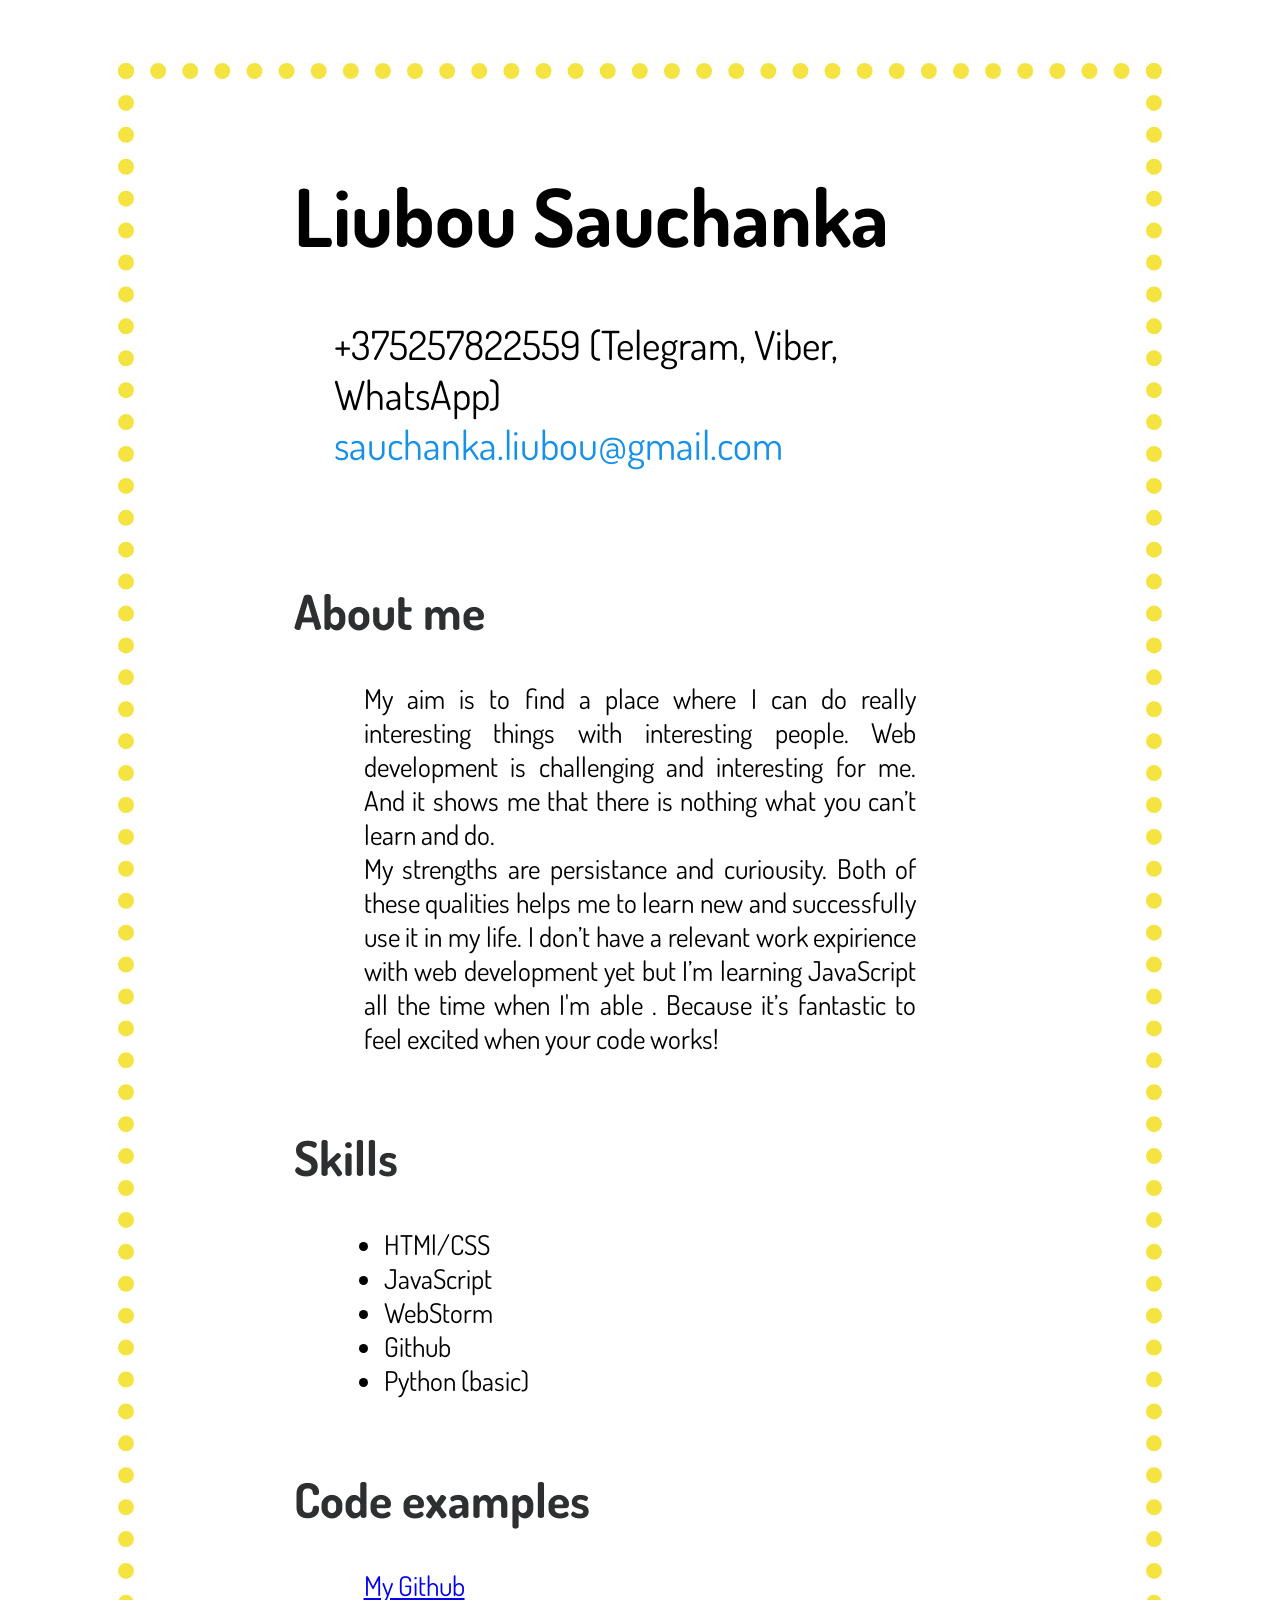
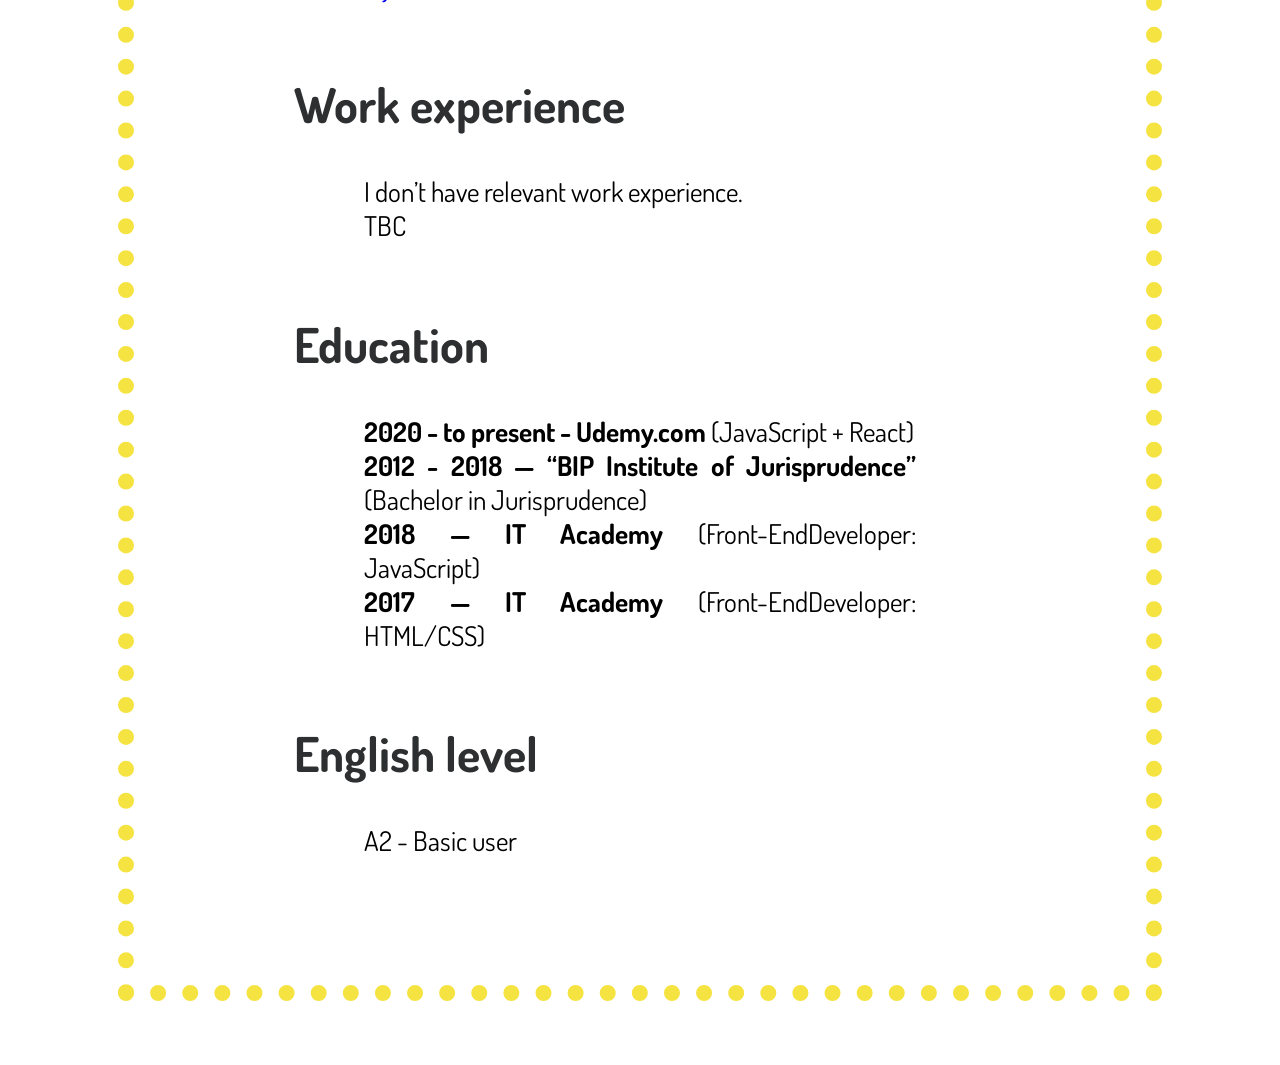
==== cv.html @ 38cd4a90 "init: start cv html task" ====
<!doctype html>
<html lang="en">
  <head>
    <meta charset="utf-8">
    <meta http-equiv="x-ua-compatible" content="ie=edge">
    <title>CV</title>
    <link rel="stylesheet" href="css/styles.css">
  </head>
  <body>
    <div class="wrapper">
      <header>
        <h1>Liubou Sauchanka</h1>
        <ul class="contacts">
          <li>+375257822559 (Telegram, Viber, WhatsApp)</li>
          <li><a href="mailto:sauchanka.liubou@gmail.com">sauchanka.liubou@gmail.com</a></li>
        </ul>
      </header>

      <section>
        <h2>About me</h2>
        <p>
          My aim is to find a place where I can do really interesting things with interesting people.
          Web development is challenging and interesting for me. And it shows me that there is nothing
          what you can’t learn and do.
        </p>
        <p>
          My strengths are persistance and curiousity. Both of these qualities helps me to learn new and
          successfully use it in my life. I don’t have a relevant work expirience with web development
          yet but I’m learning JavaScript all the time when I'm able . Because it’s fantastic to feel excited
          when your code works!
        </p>
      </section>

      <section>
        <h2>Skills</h2>
        <ul>
          <li>HTMl/CSS</li>
          <li>JavaScript</li>
          <li>WebStorm</li>
          <li>Github</li>
          <li>Python (basic)</li>
        </ul>
      </section>

      <section>
        <h2>Code examples</h2>
        <a href="https://github.com/milothea">My Github</a>
      </section>

      <section>
        <h2>Work experience</h2>
        <p>I don’t have relevant work experience.<br>TBC</p>
      </section>

      <section>
        <h2>Education</h2>
        <p><span>2020 - to present - Udemy.com</span> (JavaScript + React)</p>
        <p><span>2012 - 2018 — “BIP Institute of Jurisprudence”</span> (Bachelor in Jurisprudence)</p>
        <p><span>2018 — IT Academy</span> (Front-EndDeveloper: JavaScript)</p>
        <p><span>2017 — IT Academy</span> (Front-EndDeveloper: HTML/CSS)</p>
      </section>

      <section>
        <h2>English level</h2>
        <p>A2 - Basic user</p>
      </section>
    </div>
  </body>
</html>
---- css/styles.css ----
@import url('https://fonts.googleapis.com/css2?family=Dosis&display=swap');

body {
    font-family: 'Dosis', sans-serif;
    font-size: 24px;
}

h1 { font-size: 5rem; }

h2 {
    font-size: 3rem;
    color: #2d2f30;
}

.wrapper {
    height: 90%;
    width: 80%;
    margin: 5% auto;
    border: 1rem dotted #f5e342;
}

header  { padding: 2rem 10rem; }

header ul li {
    list-style: none;
    font-size: 2.5rem;
}

header ul a {
    color: #1791e8;
    text-decoration: none;
}

section {
    padding: 1rem 10rem;
    font-size: 1.7rem;
}

p,
section:nth-of-type(2) ul,
section:nth-of-type(3) a {
    display: block;
    width: 80%;
    margin: 0 auto;
    text-align: justify;
}

span { font-weight: bold; }

section:last-of-type p {
    padding-bottom: 7rem;
}
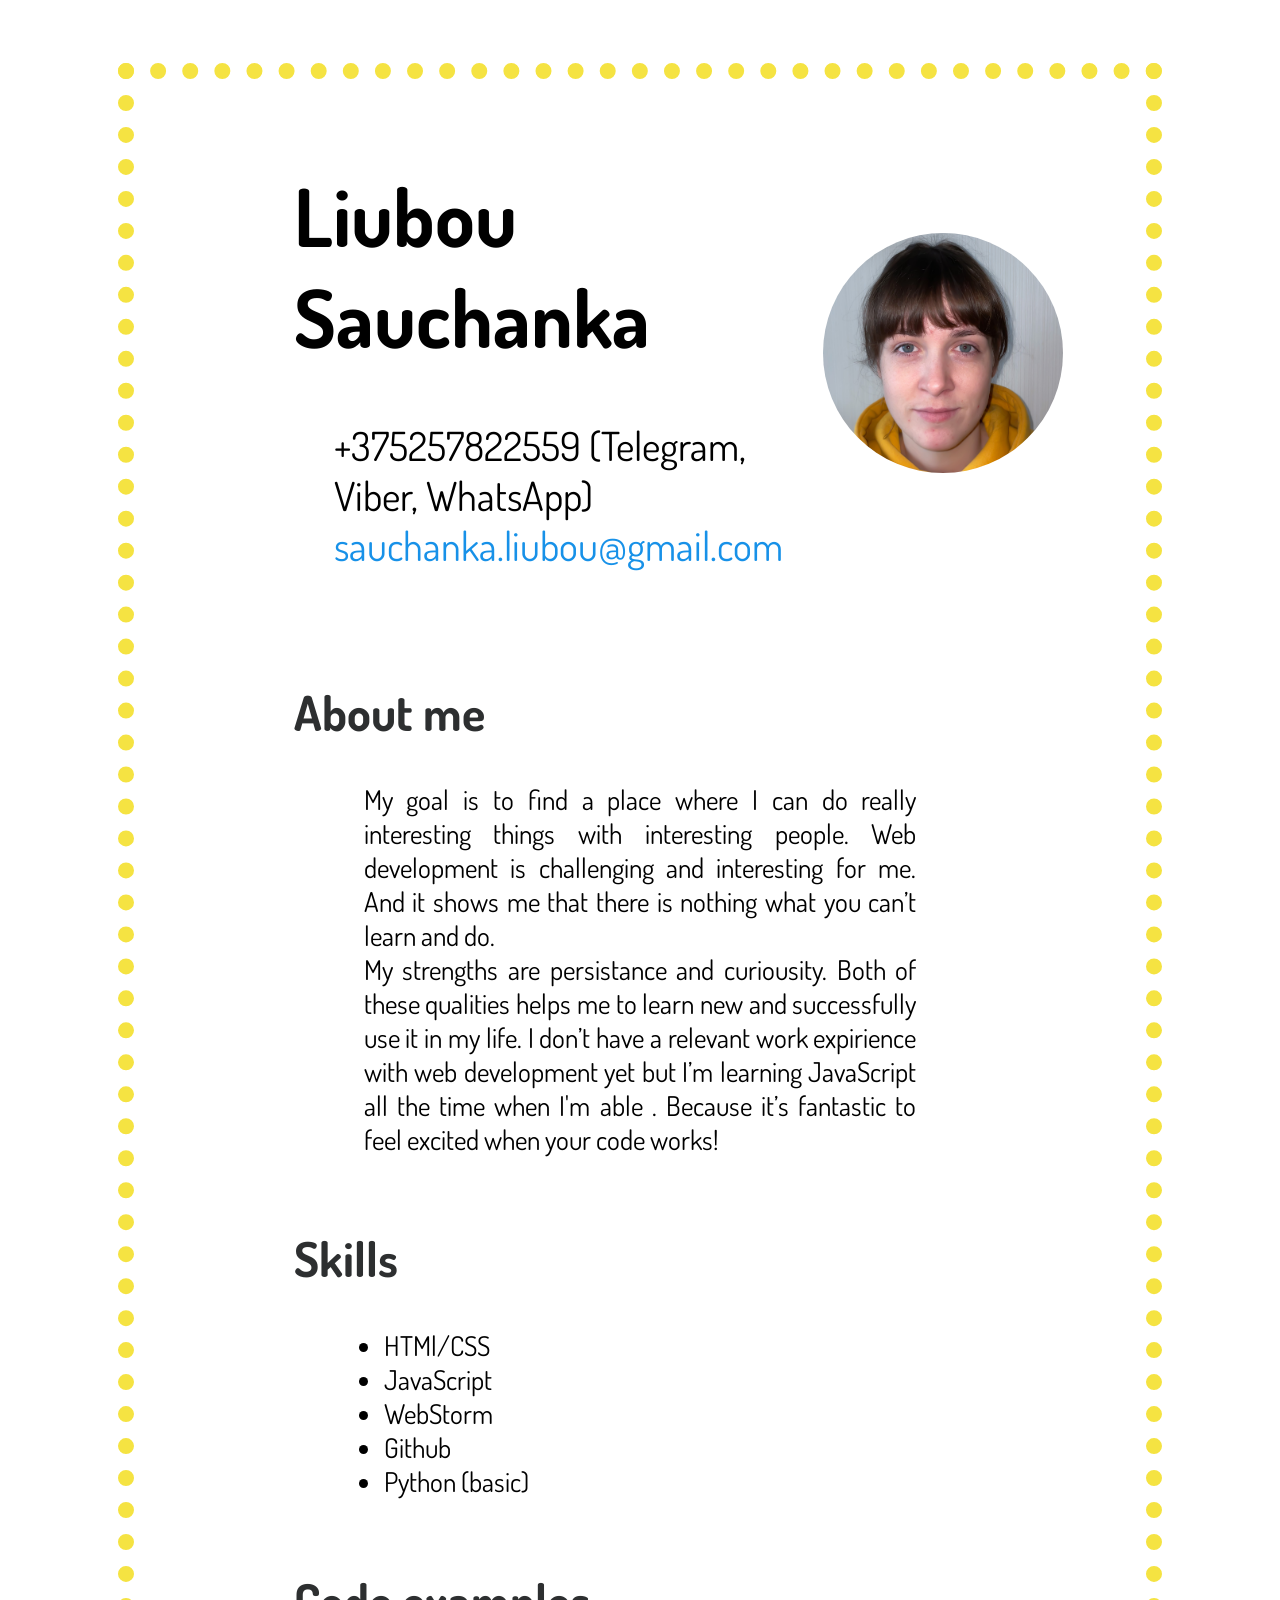
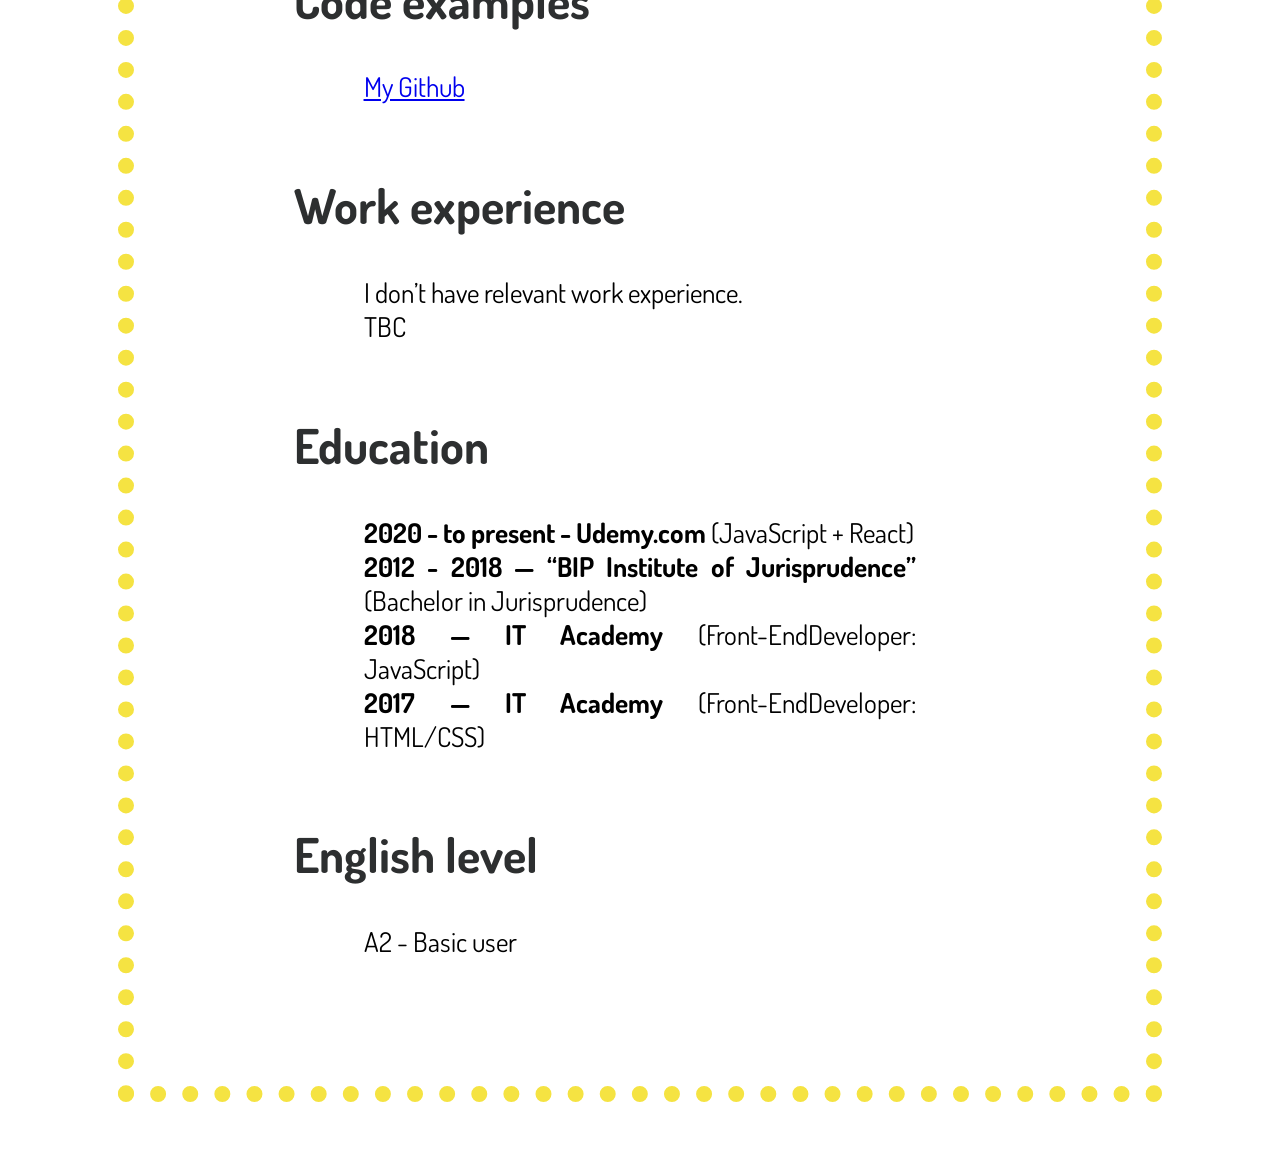
==== commit a3e6ca7d: "refactor: add photo" ====
--- a/cv.html
+++ b/cv.html
@@ -9,17 +9,21 @@
   <body>
     <div class="wrapper">
       <header>
-        <h1>Liubou Sauchanka</h1>
-        <ul class="contacts">
-          <li>+375257822559 (Telegram, Viber, WhatsApp)</li>
-          <li><a href="mailto:sauchanka.liubou@gmail.com">sauchanka.liubou@gmail.com</a></li>
-        </ul>
+        <div>
+          <h1>Liubou Sauchanka</h1>
+          <ul class="contacts">
+            <li>+375257822559 (Telegram, Viber, WhatsApp)</li>
+            <li><a href="mailto:sauchanka.liubou@gmail.com">sauchanka.liubou@gmail.com</a></li>
+          </ul>
+        </div>
+        <img src="img/photo.JPG" alt="personal photo">
       </header>
 
       <section>
+        <a name="about-me"></a>
         <h2>About me</h2>
         <p>
-          My aim is to find a place where I can do really interesting things with interesting people.
+          My goal is to find a place where I can do really interesting things with interesting people.
           Web development is challenging and interesting for me. And it shows me that there is nothing
           what you can’t learn and do.
         </p>
@@ -32,6 +36,7 @@
       </section>
 
       <section>
+        <a name="skills"></a>
         <h2>Skills</h2>
         <ul>
           <li>HTMl/CSS</li>
@@ -43,16 +48,19 @@
       </section>
 
       <section>
+        <a name="code"></a>
         <h2>Code examples</h2>
         <a href="https://github.com/milothea">My Github</a>
       </section>
 
       <section>
+        <a name="experience"></a>
         <h2>Work experience</h2>
         <p>I don’t have relevant work experience.<br>TBC</p>
       </section>
 
       <section>
+        <a name="education"></a>
         <h2>Education</h2>
         <p><span>2020 - to present - Udemy.com</span> (JavaScript + React)</p>
         <p><span>2012 - 2018 — “BIP Institute of Jurisprudence”</span> (Bachelor in Jurisprudence)</p>
@@ -60,7 +68,7 @@
         <p><span>2017 — IT Academy</span> (Front-EndDeveloper: HTML/CSS)</p>
       </section>
 
-      <section>
+      <section id="english">
         <h2>English level</h2>
         <p>A2 - Basic user</p>
       </section>
--- a/css/styles.css
+++ b/css/styles.css
@@ -19,7 +19,12 @@
     border: 1rem dotted #f5e342;
 }
 
-header  { padding: 2rem 10rem; }
+header  {
+    display: flex;
+    flex-wrap: nowrap;
+    align-items: center;
+    padding: 2rem 10rem;
+}
 
 header ul li {
     list-style: none;
@@ -29,6 +34,13 @@
 header ul a {
     color: #1791e8;
     text-decoration: none;
+}
+
+img {
+    width: 15rem;
+    height: 15rem;
+    margin-left: 2.5rem;
+    border-radius: 50%;
 }
 
 section {
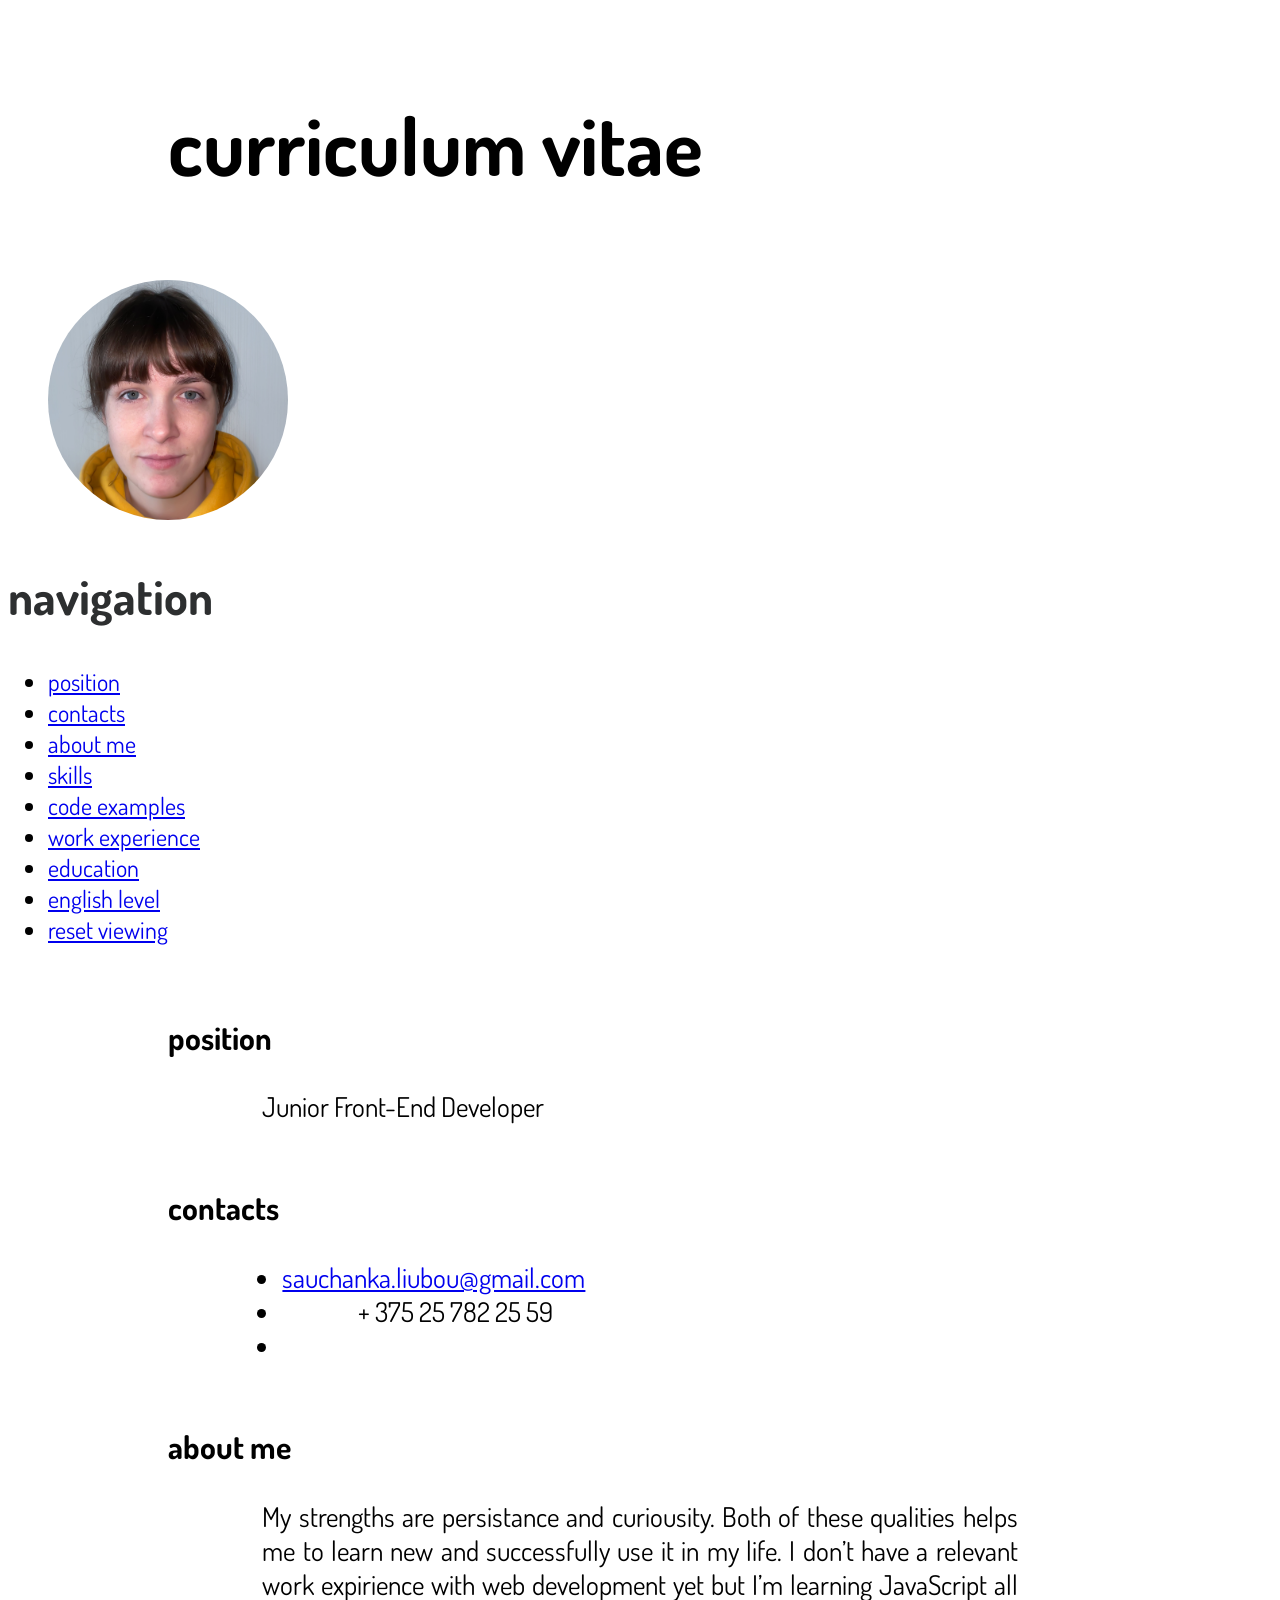
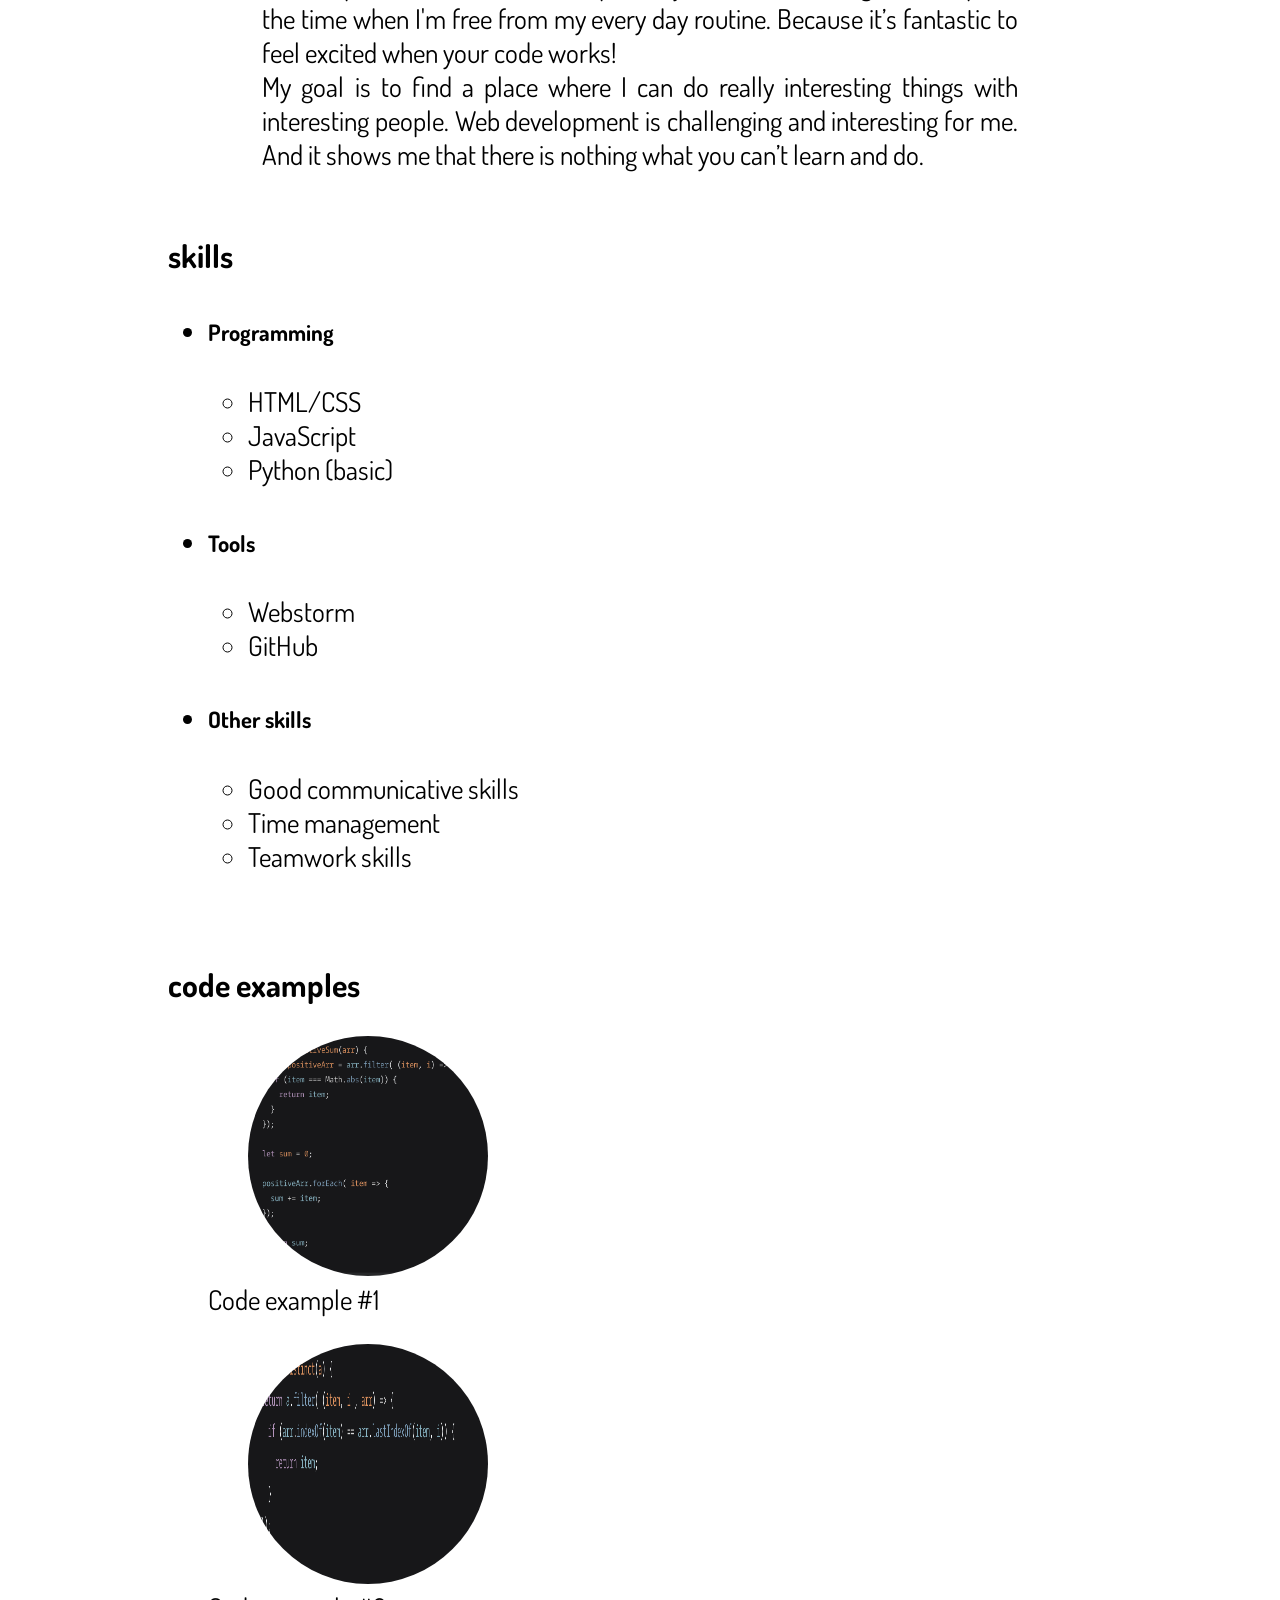
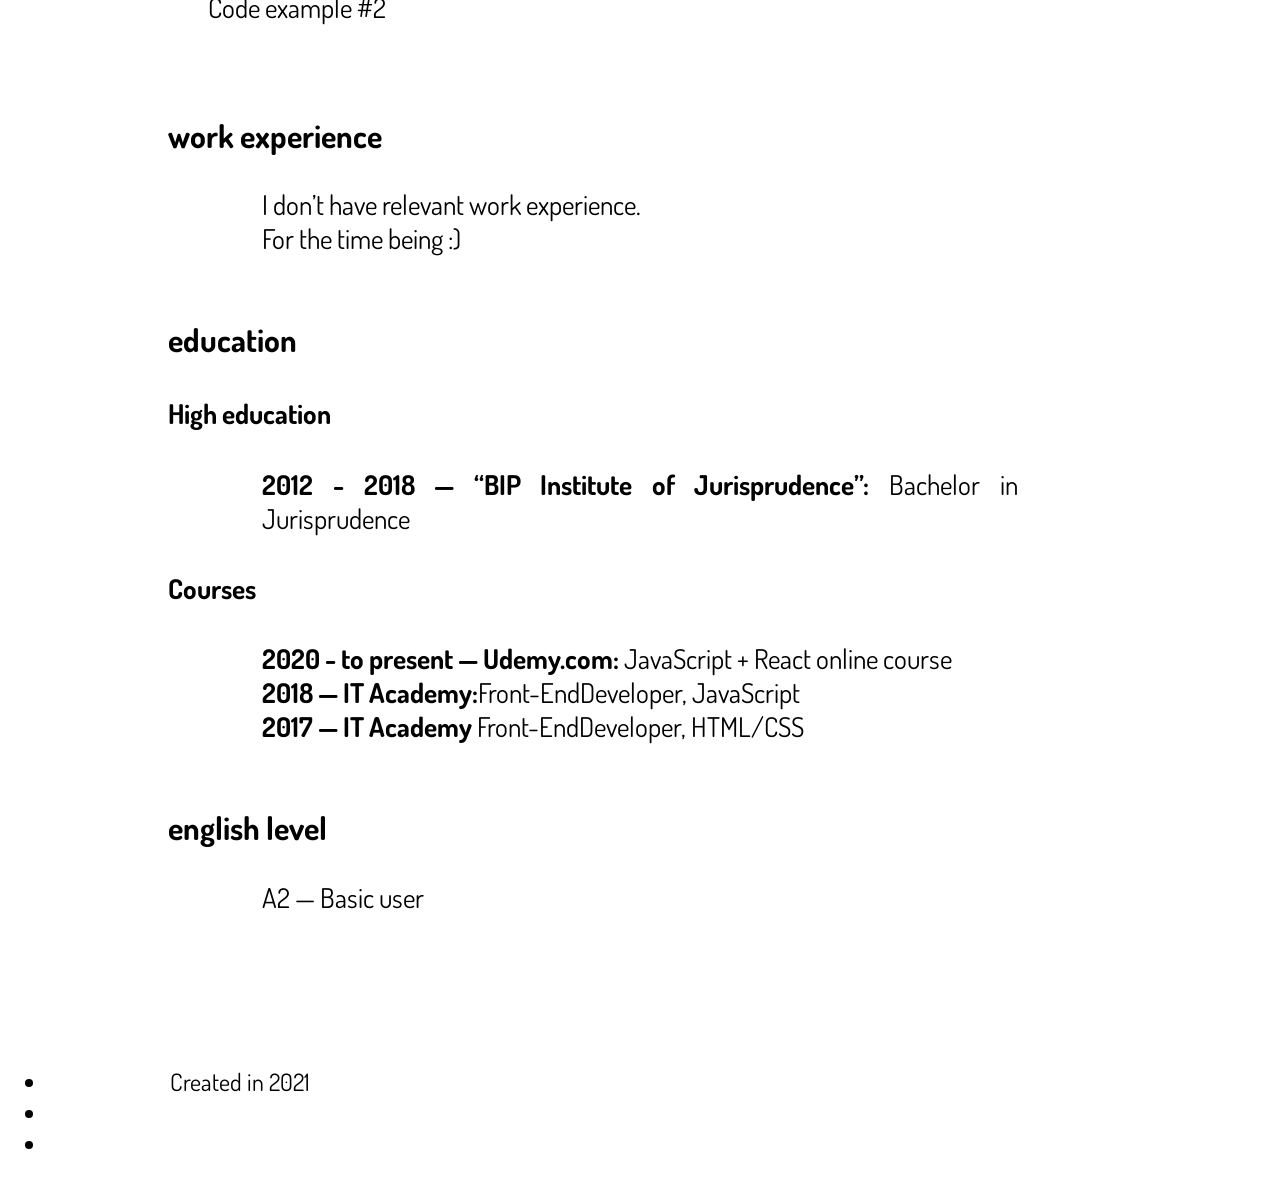
==== commit 79ef3a8e: "refactor: restructure html file to match to technical task" ====
--- a/cv.html
+++ b/cv.html
@@ -3,75 +3,177 @@
   <head>
     <meta charset="utf-8">
     <meta http-equiv="x-ua-compatible" content="ie=edge">
+    <meta name="viewport" content="width=device-width, initial-scale=1.0">
     <title>CV</title>
+    <link rel="stylesheet" href="css/reset.css">
     <link rel="stylesheet" href="css/styles.css">
   </head>
   <body>
-    <div class="wrapper">
+    <div class="content-wrapper" id="start">
       <header>
-        <div>
-          <h1>Liubou Sauchanka</h1>
-          <ul class="contacts">
-            <li>+375257822559 (Telegram, Viber, WhatsApp)</li>
-            <li><a href="mailto:sauchanka.liubou@gmail.com">sauchanka.liubou@gmail.com</a></li>
-          </ul>
-        </div>
-        <img src="img/photo.JPG" alt="personal photo">
+        <h1>curriculum vitae</h1>
       </header>
 
-      <section>
-        <a name="about-me"></a>
-        <h2>About me</h2>
+      <div class="left-menu-block">
+        <img src="img/photo.JPG" alt="personal photo">
+        <nav>
+          <h2>navigation</h2>
+          <ul>
+            <li data-id="position">
+              <a href="#position">position</a>
+            </li>
+            <li data-id="contacts">
+              <a href="#contacts">contacts</a>
+            </li>
+            <li data-id="about-me">
+              <a href="#about-me">about me</a>
+            </li>
+            <li data-id="skills">
+              <a href="#skills">skills</a>
+            </li>
+            <li data-id="code">
+              <a href="#code">code examples</a>
+            </li>
+            <li data-id="work">
+              <a href="#work">work experience</a>
+            </li>
+            <li data-id="education">
+              <a href="#education">education</a>
+            </li>
+            <li data-id="eng">
+              <a href="#eng">english level</a>
+            </li>
+            <li data-id="reset">
+              <a href="#start">reset viewing</a>
+            </li>
+          </ul>
+        </nav>
+      </div>
+
+      <section id="position">
+        <h3>position</h3>
+        <div class="divider"></div>
+        <p>Junior Front-End Developer</p>
+      </section>
+
+      <section id="contacts">
+        <h3>contacts</h3>
+        <div class="divider"></div>
+        <ul>
+          <li>
+            <a href="mailto:sauchanka.liubou@gmail.com">sauchanka.liubou@gmail.com</a>
+          </li>
+          <li>
+            <p>+ 375 25 782 25 59</p>
+          </li>
+          <li class="messenger-icons">
+            <div></div>
+            <div></div>
+            <div></div>
+          </li>
+        </ul>
+      </section>
+
+      <section id="about-me">
+        <h3>about me</h3>
+        <div class="divider"></div>
+        <p>
+          My strengths are persistance and curiousity. Both of these qualities helps me to learn new and
+          successfully use it in my life. I don’t have a relevant work expirience with web development
+          yet but I’m learning JavaScript all the time when I'm free from my every day routine. Because
+          it’s fantastic to feel excited when your code works!
+        </p>
         <p>
           My goal is to find a place where I can do really interesting things with interesting people.
           Web development is challenging and interesting for me. And it shows me that there is nothing
           what you can’t learn and do.
         </p>
-        <p>
-          My strengths are persistance and curiousity. Both of these qualities helps me to learn new and
-          successfully use it in my life. I don’t have a relevant work expirience with web development
-          yet but I’m learning JavaScript all the time when I'm able . Because it’s fantastic to feel excited
-          when your code works!
-        </p>
       </section>
 
-      <section>
-        <a name="skills"></a>
-        <h2>Skills</h2>
+      <section id="skills">
+        <h3>skills</h3>
+        <div class="divider"></div>
         <ul>
-          <li>HTMl/CSS</li>
-          <li>JavaScript</li>
-          <li>WebStorm</li>
-          <li>Github</li>
-          <li>Python (basic)</li>
+          <li>
+            <h5>Programming</h5>
+            <ul>
+              <li>HTML/CSS</li>
+              <li>JavaScript</li>
+              <li>Python (basic)</li>
+            </ul>
+          </li>
+          <li>
+            <h5>Tools</h5>
+            <ul>
+              <li>Webstorm</li>
+              <li>GitHub</li>
+            </ul>
+          </li>
+          <li>
+            <h5>Other skills</h5>
+            <ul>
+              <li>Good communicative skills</li>
+              <li>Time management</li>
+              <li>Teamwork skills</li>
+            </ul>
+          </li>
         </ul>
       </section>
 
-      <section>
-        <a name="code"></a>
-        <h2>Code examples</h2>
-        <a href="https://github.com/milothea">My Github</a>
+      <section id="code">
+        <h3>code examples</h3>
+        <div class="divider"></div>
+        <div class="code-wrapper">
+          <figure>
+            <img src="img/code-1.jpg" alt="code example 1">
+            <figcaption>Code example #1</figcaption>
+          </figure>
+          <figure>
+            <img src="img/code-2.jpg" alt="code example 2">
+            <figcaption>Code example #2</figcaption>
+          </figure>
+        </div>
       </section>
 
-      <section>
-        <a name="experience"></a>
-        <h2>Work experience</h2>
-        <p>I don’t have relevant work experience.<br>TBC</p>
+      <section id="work">
+        <h3>work experience</h3>
+        <div class="divider"></div>
+        <p>I don’t have relevant work experience.</p>
+        <p>For the time being :)</p>
       </section>
 
-      <section>
-        <a name="education"></a>
-        <h2>Education</h2>
-        <p><span>2020 - to present - Udemy.com</span> (JavaScript + React)</p>
-        <p><span>2012 - 2018 — “BIP Institute of Jurisprudence”</span> (Bachelor in Jurisprudence)</p>
-        <p><span>2018 — IT Academy</span> (Front-EndDeveloper: JavaScript)</p>
-        <p><span>2017 — IT Academy</span> (Front-EndDeveloper: HTML/CSS)</p>
+      <section id="education">
+        <h3>education</h3>
+        <div class="divider"></div>
+        <h4>High education</h4>
+        <p><span>2012 - 2018 &mdash; “BIP Institute of Jurisprudence”:</span> Bachelor in Jurisprudence</p>
+        <h4>Courses</h4>
+        <p><span>2020 - to present &mdash; Udemy.com:</span> JavaScript + React online course</p>
+        <p><span>2018 &mdash; IT Academy:</span>Front-EndDeveloper, JavaScript</p>
+        <p><span>2017 &mdash; IT Academy</span> Front-EndDeveloper, HTML/CSS</p>
       </section>
 
-      <section id="english">
-        <h2>English level</h2>
-        <p>A2 - Basic user</p>
+      <section id="eng">
+        <h3>english level</h3>
+        <div class="divider"></div>
+        <p>A2 &mdash; Basic user</p>
       </section>
+
+      <footer>
+        <ul class="footer-content">
+          <li>
+            <p> Created in 2021</p>
+          </li>
+          <li>
+            <a href="https://github.com/milothea" title="Personal GitHub page" target="_blank" class="github-link"></a>
+          </li>
+          <li>
+            <a href="https://rs.school/js/" title="RS School course website" target="_blank" class="course-link"></a>
+          </li>
+        </ul>
+      </footer>
+
+      <script src="src/script.js"></script>
     </div>
   </body>
 </html>
--- a/css/styles.css
+++ b/css/styles.css
@@ -13,8 +13,7 @@
 }
 
 .wrapper {
-    height: 90%;
-    width: 80%;
+    width: 80rem;
     margin: 5% auto;
     border: 1rem dotted #f5e342;
 }
